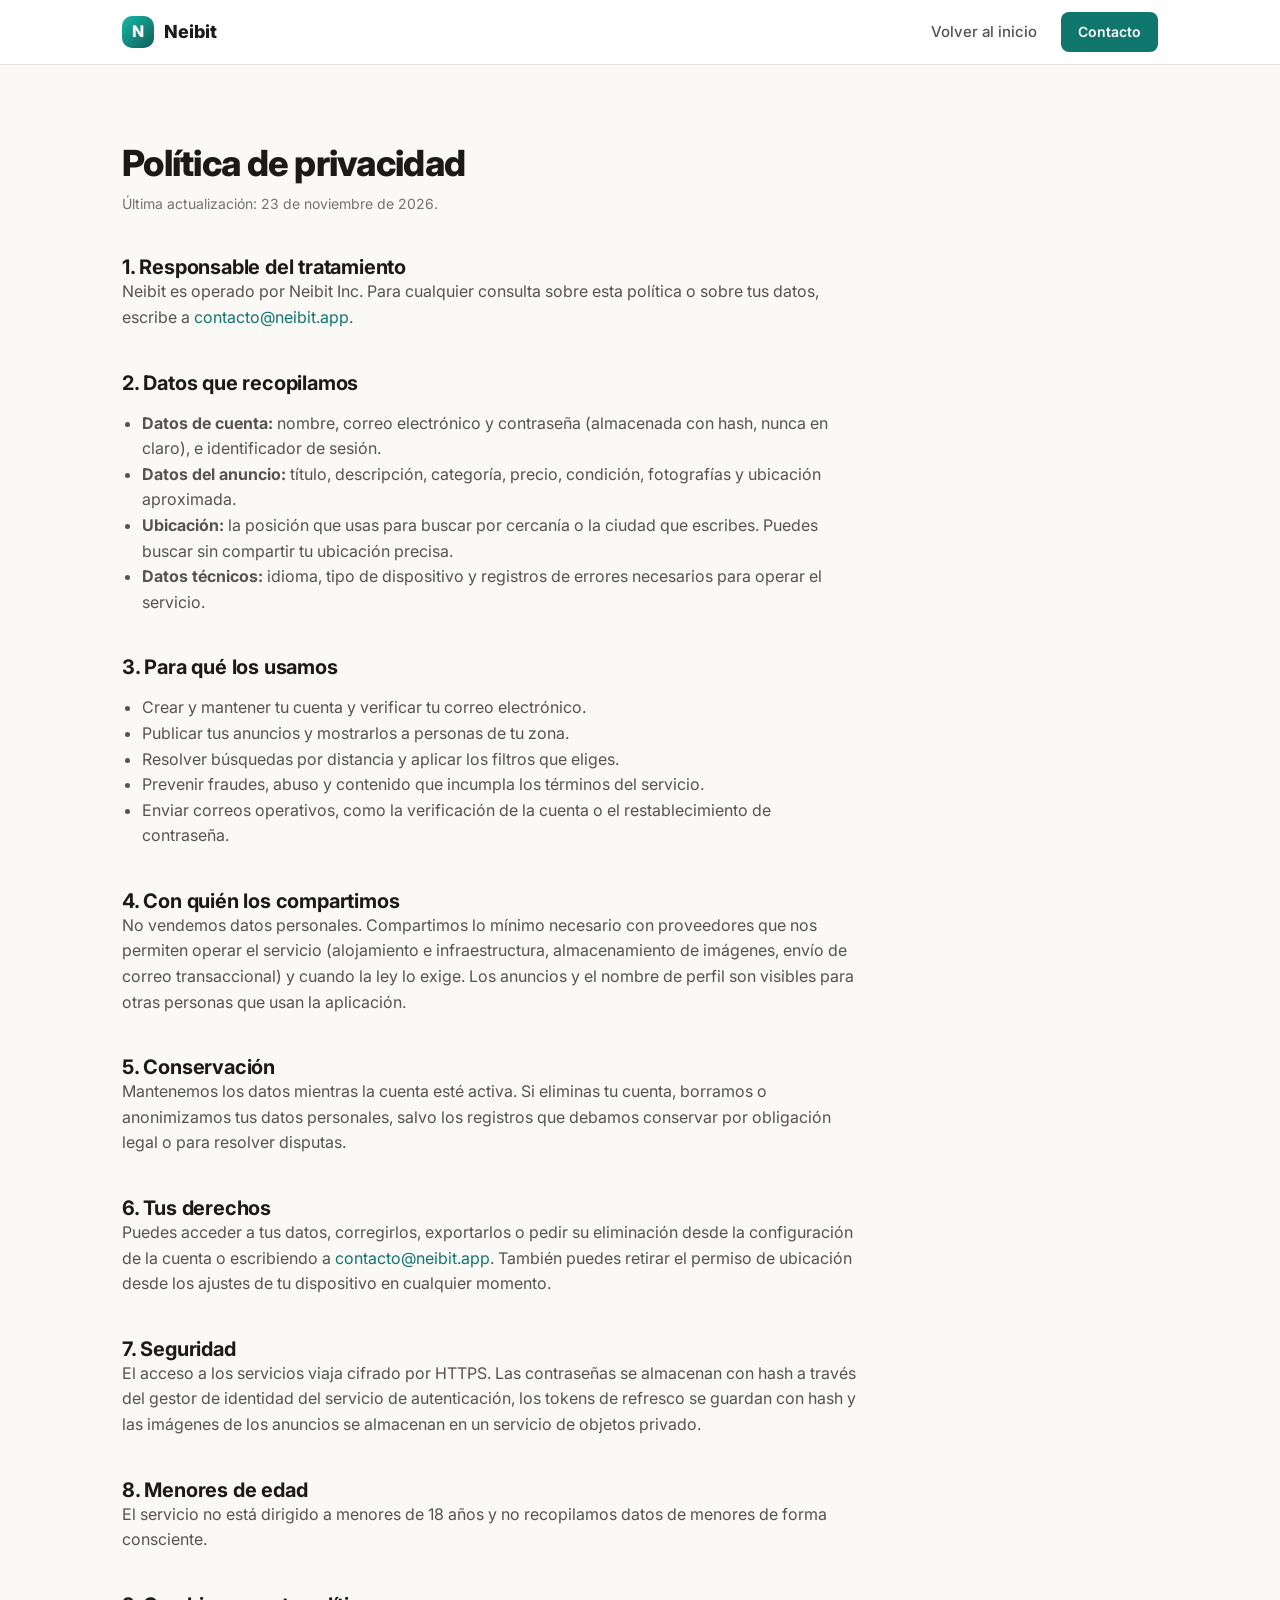
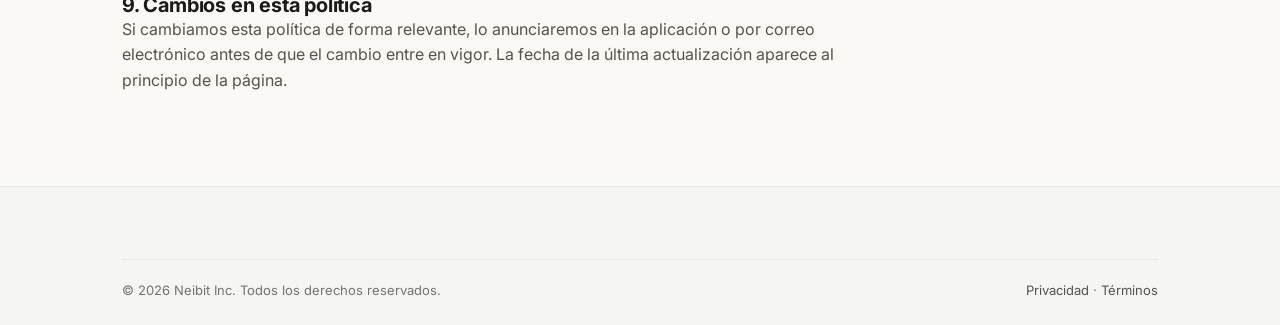
==== privacidad.html @ 2d6168af "Landing page" ====
<!doctype html>
<html lang="es">
<head>
  <meta charset="utf-8">
  <meta name="viewport" content="width=device-width, initial-scale=1">
  <title>Política de privacidad — Neibit</title>
  <meta name="description" content="Cómo Neibit recopila, usa y protege los datos de las personas que usan la aplicación.">
  <link rel="icon" href="assets/favicon.svg" type="image/svg+xml">
  <link rel="preconnect" href="https://fonts.googleapis.com">
  <link rel="preconnect" href="https://fonts.gstatic.com" crossorigin>
  <link href="https://fonts.googleapis.com/css2?family=Inter:wght@400;500;600;700;800&display=swap" rel="stylesheet">
  <link rel="stylesheet" href="assets/palette.css">
  <link rel="stylesheet" href="assets/styles.css">
</head>
<body>
  <a class="skip" href="#contenido">Saltar al contenido</a>

  <header class="site-header">
    <div class="container header-inner">
      <a class="brand" href="index.html">
        <span class="brand-mark" aria-hidden="true">N</span>
        Neibit
      </a>
      <nav class="site-nav" aria-label="Principal">
        <a href="index.html">Volver al inicio</a>
        <a class="btn btn-primary btn-sm" href="mailto:contacto@neibit.app">Contacto</a>
      </nav>
    </div>
  </header>

  <main id="contenido" class="container">
    <article class="legal">
      <h1>Política de privacidad</h1>
      <p class="updated">Última actualización: 23 de noviembre de 2026.</p>

      <!-- BORRADOR: revisa este texto con asesoría legal y ajústalo a la jurisdicción de la empresa. -->

      <h2>1. Responsable del tratamiento</h2>
      <p>
        Neibit es operado por Neibit Inc. Para cualquier consulta sobre esta política o sobre tus
        datos, escribe a <a href="mailto:contacto@neibit.app">contacto@neibit.app</a>.
      </p>

      <h2>2. Datos que recopilamos</h2>
      <ul>
        <li><strong>Datos de cuenta:</strong> nombre, correo electrónico y contraseña (almacenada con hash, nunca en claro), e identificador de sesión.</li>
        <li><strong>Datos del anuncio:</strong> título, descripción, categoría, precio, condición, fotografías y ubicación aproximada.</li>
        <li><strong>Ubicación:</strong> la posición que usas para buscar por cercanía o la ciudad que escribes. Puedes buscar sin compartir tu ubicación precisa.</li>
        <li><strong>Datos técnicos:</strong> idioma, tipo de dispositivo y registros de errores necesarios para operar el servicio.</li>
      </ul>

      <h2>3. Para qué los usamos</h2>
      <ul>
        <li>Crear y mantener tu cuenta y verificar tu correo electrónico.</li>
        <li>Publicar tus anuncios y mostrarlos a personas de tu zona.</li>
        <li>Resolver búsquedas por distancia y aplicar los filtros que eliges.</li>
        <li>Prevenir fraudes, abuso y contenido que incumpla los términos del servicio.</li>
        <li>Enviar correos operativos, como la verificación de la cuenta o el restablecimiento de contraseña.</li>
      </ul>

      <h2>4. Con quién los compartimos</h2>
      <p>
        No vendemos datos personales. Compartimos lo mínimo necesario con proveedores que nos
        permiten operar el servicio (alojamiento e infraestructura, almacenamiento de imágenes,
        envío de correo transaccional) y cuando la ley lo exige. Los anuncios y el nombre de perfil
        son visibles para otras personas que usan la aplicación.
      </p>

      <h2>5. Conservación</h2>
      <p>
        Mantenemos los datos mientras la cuenta esté activa. Si eliminas tu cuenta, borramos o
        anonimizamos tus datos personales, salvo los registros que debamos conservar por obligación
        legal o para resolver disputas.
      </p>

      <h2>6. Tus derechos</h2>
      <p>
        Puedes acceder a tus datos, corregirlos, exportarlos o pedir su eliminación desde la
        configuración de la cuenta o escribiendo a
        <a href="mailto:contacto@neibit.app">contacto@neibit.app</a>. También puedes retirar el
        permiso de ubicación desde los ajustes de tu dispositivo en cualquier momento.
      </p>

      <h2>7. Seguridad</h2>
      <p>
        El acceso a los servicios viaja cifrado por HTTPS. Las contraseñas se almacenan con hash a
        través del gestor de identidad del servicio de autenticación, los tokens de refresco se
        guardan con hash y las imágenes de los anuncios se almacenan en un servicio de objetos
        privado.
      </p>

      <h2>8. Menores de edad</h2>
      <p>
        El servicio no está dirigido a menores de 18 años y no recopilamos datos de menores de forma
        consciente.
      </p>

      <h2>9. Cambios en esta política</h2>
      <p>
        Si cambiamos esta política de forma relevante, lo anunciaremos en la aplicación o por correo
        electrónico antes de que el cambio entre en vigor. La fecha de la última actualización
        aparece al principio de la página.
      </p>
    </article>
  </main>

  <footer class="site-footer">
    <div class="container">
      <div class="footer-bottom">
        <span>&copy; 2026 Neibit Inc. Todos los derechos reservados.</span>
        <span>
          <a href="privacidad.html">Privacidad</a> ·
          <a href="terminos.html">Términos</a>
        </span>
      </div>
    </div>
  </footer>
</body>
</html>
---- assets/palette.css ----
/*
  Paleta de Neibit — única fuente de color de este sitio.
  Ningún otro archivo de este repositorio contiene un valor hexadecimal.

  Espejo de frontend/market-place/market-place-fe-app/src/theme/palette.ts
  del repositorio de la aplicación: el nombre de cada variable es la ruta del
  token en ese archivo, en kebab-case.
    palette.primary.main       -> --color-primary-main
    palette.text.secondary     -> --color-text-secondary
    palette.neutral.stone900   -> --color-neutral-stone-900

  Para cambiar la paleta: edita solo este bloque y recarga. Para mantener el
  sitio y la app en sintonía, copia los valores en ambos sentidos.
*/
:root {
  /* primario */
  --color-primary-main: #0F766E;
  --color-primary-light: #14B8A6;
  --color-primary-dark: #115E59;
  --color-primary-deep: #134E4A;
  --color-primary-contrast: #FFFFFF;

  /* secundario */
  --color-secondary-main: #F97316;
  --color-secondary-light: #FB923C;
  --color-secondary-dark: #EA580C;

  /* fondos */
  --color-bg-default: #FAF9F6;
  --color-bg-paper: #FFFFFF;

  /* texto */
  --color-text-primary: #1C1917;
  --color-text-secondary: #57534E;
  --color-text-muted: #78716C;

  /* estados */
  --color-success-main: #16A34A;
  --color-success-light: #22C55E;
  --color-success-tint: #F0FDF4;
  --color-success-border: #DCFCE7;
  --color-success-border-strong: #86EFAC;

  --color-error-main: #EF4444;
  --color-error-dark: #DC2626;

  --color-warning-main: #EAB308;
  --color-warning-tint: #FEF9C3;
  --color-warning-tint-soft: #FEFCE8;
  --color-warning-border: #FEF08A;
  --color-warning-text: #854D0E;
  --color-warning-dark: #713F12;

  --color-info-tint: #F0FDFA;
  --color-info-tint-soft: #CCFBF1;

  /* acentos */
  --color-accent-purple: #7C3AED;
  --color-accent-purple-tint: #EDE9FE;
  --color-accent-whatsapp: #25D366;

  /* neutrales */
  --color-neutral-white: #FFFFFF;
  --color-neutral-stone-50: #FAF9F6;
  --color-neutral-stone-100: #F5F5F4;
  --color-neutral-stone-200: #E7E5E4;
  --color-neutral-stone-300: #D6D3D1;
  --color-neutral-stone-500: #78716C;
  --color-neutral-stone-600: #57534E;
  --color-neutral-stone-900: #1C1917;
}
---- assets/styles.css ----
/* Estilos del sitio. Todo color sale de assets/palette.css. */

:root {
  --font: "Inter", system-ui, -apple-system, "Segoe UI", Roboto, Helvetica, Arial, sans-serif;
  --container: 1100px;
  --radius-sm: 8px;
  --radius-md: 12px;
  --radius-lg: 16px;
  --radius-pill: 999px;
  --shadow-sm: 0 1px 3px rgba(0, 0, 0, .1), 0 1px 2px rgba(0, 0, 0, .06);
  --shadow-md: 0 4px 6px rgba(0, 0, 0, .1), 0 2px 4px rgba(0, 0, 0, .06);
  --shadow-lg: 0 4px 20px rgba(0, 0, 0, .15);
  --section-y: clamp(3rem, 6vw, 5rem);
}

*,
*::before,
*::after {
  box-sizing: border-box;
}

html {
  scroll-behavior: smooth;
  scroll-padding-top: 80px;
}

body {
  margin: 0;
  font-family: var(--font);
  font-size: 1rem;
  line-height: 1.6;
  background: var(--color-bg-default);
  color: var(--color-text-primary);
  -webkit-font-smoothing: antialiased;
}

h1,
h2,
h3 {
  margin: 0;
  line-height: 1.2;
  letter-spacing: -.01em;
}

h1 {
  font-size: clamp(2rem, 5vw, 3rem);
  font-weight: 800;
  letter-spacing: -.02em;
}

h2 {
  font-size: clamp(1.5rem, 3vw, 2rem);
  font-weight: 700;
}

h3 {
  font-size: 1.0625rem;
  font-weight: 600;
}

p {
  margin: 0 0 1rem;
}

a {
  color: var(--color-primary-main);
  text-decoration: none;
}

a:hover {
  text-decoration: underline;
}

img {
  display: block;
  max-width: 100%;
}

:focus-visible {
  outline: 2px solid var(--color-primary-main);
  outline-offset: 2px;
  border-radius: 4px;
}

.container {
  width: 100%;
  max-width: var(--container);
  margin-inline: auto;
  padding-inline: clamp(1rem, 4vw, 2rem);
}

.skip {
  position: absolute;
  left: -9999px;
}

.skip:focus {
  left: 1rem;
  top: 1rem;
  z-index: 100;
  padding: .5rem 1rem;
  background: var(--color-bg-paper);
  border-radius: var(--radius-sm);
}

/* cabecera */
.site-header {
  position: sticky;
  top: 0;
  z-index: 50;
  background: rgba(255, 255, 255, .92);
  backdrop-filter: blur(8px);
  border-bottom: 1px solid var(--color-neutral-stone-200);
}

.header-inner {
  display: flex;
  align-items: center;
  justify-content: space-between;
  gap: 1rem;
  min-height: 64px;
}

.brand {
  display: inline-flex;
  align-items: center;
  gap: .6rem;
  font-size: 1.125rem;
  font-weight: 800;
  color: var(--color-text-primary);
}

.brand:hover {
  text-decoration: none;
}

.brand-mark {
  display: grid;
  place-items: center;
  width: 32px;
  height: 32px;
  border-radius: 10px;
  background: linear-gradient(135deg, var(--color-primary-light), var(--color-primary-dark));
  color: var(--color-primary-contrast);
  font-size: 1rem;
  font-weight: 800;
}

.site-nav {
  display: flex;
  align-items: center;
  gap: 1.5rem;
  font-size: .9375rem;
  font-weight: 500;
}

.site-nav a:not(.btn) {
  color: var(--color-text-secondary);
}

.site-nav a:not(.btn):hover {
  color: var(--color-primary-main);
  text-decoration: none;
}

/* botones */
.btn {
  display: inline-flex;
  align-items: center;
  justify-content: center;
  gap: .5rem;
  padding: .75rem 1.5rem;
  border: 1px solid transparent;
  border-radius: var(--radius-sm);
  font-family: inherit;
  font-size: 1rem;
  font-weight: 600;
  cursor: pointer;
  transition: background-color .15s, border-color .15s, color .15s;
}

.btn:hover {
  text-decoration: none;
}

.btn-primary {
  background: var(--color-primary-main);
  color: var(--color-primary-contrast);
}

.btn-primary:hover {
  background: var(--color-primary-dark);
}

.btn-secondary {
  background: var(--color-secondary-main);
  color: var(--color-text-primary);
}

.btn-secondary:hover {
  background: var(--color-secondary-dark);
}

.btn-outline {
  background: var(--color-bg-paper);
  border-color: var(--color-neutral-stone-300);
  color: var(--color-text-primary);
}

.btn-outline:hover {
  border-color: var(--color-primary-main);
  color: var(--color-primary-main);
}

.btn-ghost {
  border-color: rgba(255, 255, 255, .45);
  color: var(--color-neutral-white);
}

.btn-ghost:hover {
  background: rgba(255, 255, 255, .12);
  border-color: var(--color-neutral-white);
}

.btn-sm {
  padding: .5rem 1rem;
  font-size: .875rem;
}

/* hero */
.hero {
  position: relative;
  overflow: hidden;
  padding-block: clamp(3rem, 7vw, 5.5rem) clamp(3.5rem, 8vw, 6rem);
  background: linear-gradient(135deg, var(--color-primary-deep) 0%, var(--color-primary-main) 50%, var(--color-primary-dark) 100%);
  color: var(--color-neutral-white);
}

.hero::after {
  content: "";
  position: absolute;
  inset: auto -10% -45% -10%;
  height: 70%;
  background: radial-gradient(closest-side, rgba(20, 184, 166, .35), transparent);
  pointer-events: none;
}

.hero-inner {
  position: relative;
  z-index: 1;
  max-width: 60rem;
}

.hero h1 {
  color: var(--color-neutral-white);
}

.accent {
  color: var(--color-secondary-light);
}

.eyebrow {
  margin: 0 0 .75rem;
  font-size: .8125rem;
  font-weight: 600;
  letter-spacing: .08em;
  text-transform: uppercase;
  color: var(--color-primary-main);
}

.eyebrow-light {
  color: var(--color-secondary-light);
}

.lead {
  max-width: 64ch;
  margin-top: 1rem;
  font-size: clamp(1rem, 2vw, 1.125rem);
  color: rgba(255, 255, 255, .84);
}

.lead a {
  color: var(--color-secondary-light);
}

.hero-actions {
  display: flex;
  flex-wrap: wrap;
  gap: .75rem;
  margin-top: 2rem;
}

.hero-note {
  max-width: 56ch;
  margin: 2rem 0 0;
  padding-top: 1.5rem;
  border-top: 1px solid rgba(255, 255, 255, .18);
  font-size: .875rem;
  color: rgba(255, 255, 255, .66);
}

.pill-row {
  display: flex;
  flex-wrap: wrap;
  gap: .5rem;
  margin: 2rem 0 0;
  padding: 0;
  list-style: none;
}

.pill {
  padding: .25rem .75rem;
  border: 1px solid rgba(255, 255, 255, .4);
  border-radius: var(--radius-pill);
  font-size: .8125rem;
  color: rgba(255, 255, 255, .92);
}

/* franja de datos */
.facts {
  background: var(--color-bg-paper);
  border-bottom: 1px solid var(--color-neutral-stone-200);
}

.facts-grid {
  display: grid;
  grid-template-columns: repeat(auto-fit, minmax(180px, 1fr));
  gap: 1.25rem;
  padding-block: 1.75rem;
}

.fact dt {
  font-size: .75rem;
  font-weight: 600;
  letter-spacing: .06em;
  text-transform: uppercase;
  color: var(--color-text-muted);
}

.fact dd {
  margin: .25rem 0 0;
  font-size: 1.0625rem;
  font-weight: 700;
  color: var(--color-primary-main);
}

/* secciones */
.section {
  padding-block: var(--section-y);
}

.section-alt {
  background: var(--color-bg-paper);
  border-block: 1px solid var(--color-neutral-stone-200);
}

.section-head {
  max-width: 68ch;
  margin-bottom: 2.5rem;
}

.section-head p {
  margin-top: .75rem;
  font-size: 1.0625rem;
  color: var(--color-text-secondary);
}

.grid {
  display: grid;
  gap: 1.25rem;
}

.grid-2 {
  grid-template-columns: repeat(auto-fit, minmax(280px, 1fr));
}

.grid-3 {
  grid-template-columns: repeat(auto-fit, minmax(240px, 1fr));
}

.card {
  padding: 1.5rem;
  background: var(--color-bg-paper);
  border: 1px solid var(--color-neutral-stone-200);
  border-radius: var(--radius-lg);
  box-shadow: var(--shadow-sm);
}

.card:hover {
  box-shadow: var(--shadow-md);
}

.card h3 {
  margin-bottom: .5rem;
}

.card p {
  margin: 0;
  font-size: .9375rem;
  color: var(--color-text-secondary);
}

.card-problem {
  background: var(--color-neutral-stone-100);
}

.card-solution {
  background: var(--color-info-tint);
  border-color: var(--color-info-tint-soft);
}

.card-label {
  display: inline-block;
  margin-bottom: .75rem;
  padding: .125rem .625rem;
  border-radius: var(--radius-pill);
  font-size: .75rem;
  font-weight: 700;
  letter-spacing: .04em;
  text-transform: uppercase;
}

.card-problem .card-label {
  background: var(--color-neutral-stone-200);
  color: var(--color-text-secondary);
}

.card-solution .card-label {
  background: var(--color-primary-main);
  color: var(--color-primary-contrast);
}

/* pasos */
.steps {
  display: grid;
  grid-template-columns: repeat(auto-fit, minmax(240px, 1fr));
  gap: 1.25rem;
  margin: 0;
  padding: 0;
  list-style: none;
  counter-reset: step;
}

.steps li {
  padding: 1.5rem;
  background: var(--color-bg-paper);
  border: 1px solid var(--color-neutral-stone-200);
  border-radius: var(--radius-lg);
  counter-increment: step;
}

.steps li::before {
  content: counter(step);
  display: grid;
  place-items: center;
  width: 32px;
  height: 32px;
  margin-bottom: .75rem;
  border-radius: var(--radius-pill);
  background: var(--color-info-tint);
  color: var(--color-primary-dark);
  font-weight: 700;
}

.steps p {
  margin: 0;
  font-size: .9375rem;
  color: var(--color-text-secondary);
}

/* listas con check */
.checks {
  display: grid;
  grid-template-columns: repeat(auto-fit, minmax(260px, 1fr));
  gap: .75rem 2rem;
  margin: 0;
  padding: 0;
  list-style: none;
}

.checks li {
  position: relative;
  padding-left: 1.75rem;
  font-size: .9375rem;
}

.checks li::before {
  content: "\2713";
  position: absolute;
  left: 0;
  font-weight: 700;
  color: var(--color-success-main);
}

/* capturas */
.shots {
  display: grid;
  grid-template-columns: repeat(auto-fit, minmax(220px, 1fr));
  gap: 1.5rem;
  align-items: start;
}

.shots figure {
  margin: 0;
}

.shots figure:not(:has(img)) {
  min-height: 240px;
  border: 1px dashed var(--color-neutral-stone-300);
  border-radius: var(--radius-lg);
  background: var(--color-neutral-stone-100);
}

.shots img {
  width: 100%;
  aspect-ratio: 9 / 16;
  object-fit: cover;
  border: 1px solid var(--color-neutral-stone-200);
  border-radius: var(--radius-lg);
  background: var(--color-neutral-stone-100);
}

.shots img.is-wide {
  aspect-ratio: 16 / 10;
}

.shots figcaption {
  margin-top: .5rem;
  font-size: .8125rem;
  color: var(--color-text-muted);
  text-align: center;
}

/* contacto */
.contact {
  display: grid;
  grid-template-columns: repeat(auto-fit, minmax(200px, 1fr));
  gap: 1.25rem;
  margin: 0;
}

.contact dt {
  font-size: .75rem;
  font-weight: 600;
  letter-spacing: .06em;
  text-transform: uppercase;
  color: var(--color-text-muted);
}

.contact dd {
  margin: .25rem 0 0;
  font-weight: 600;
}

/* pie */
.site-footer {
  padding-block: 2.5rem 1.5rem;
  background: var(--color-neutral-stone-100);
  border-top: 1px solid var(--color-neutral-stone-200);
  font-size: .9375rem;
}

.footer-grid {
  display: grid;
  grid-template-columns: repeat(auto-fit, minmax(200px, 1fr));
  gap: 2rem;
}

.site-footer h3 {
  font-size: .8125rem;
  font-weight: 700;
  letter-spacing: .06em;
  text-transform: uppercase;
}

.site-footer p {
  margin: .75rem 0 0;
  color: var(--color-text-secondary);
  font-size: .9375rem;
}

.site-footer ul {
  display: grid;
  gap: .5rem;
  margin: .75rem 0 0;
  padding: 0;
  list-style: none;
}

.site-footer a {
  color: var(--color-text-secondary);
}

.site-footer a:hover {
  color: var(--color-primary-main);
}

.footer-bottom {
  display: flex;
  flex-wrap: wrap;
  justify-content: space-between;
  gap: .5rem 1.5rem;
  margin-top: 2rem;
  padding-top: 1.25rem;
  border-top: 1px solid var(--color-neutral-stone-200);
  font-size: .8125rem;
  color: var(--color-text-muted);
}

/* páginas legales */
.legal {
  max-width: 46rem;
  padding-block: var(--section-y);
}

.legal h1 {
  margin-bottom: .5rem;
  font-size: clamp(1.75rem, 4vw, 2.25rem);
}

.legal h2 {
  margin-top: 2.5rem;
  font-size: 1.25rem;
}

.legal p,
.legal li {
  color: var(--color-text-secondary);
}

.legal ul {
  padding-left: 1.25rem;
}

.legal .updated {
  font-size: .875rem;
  color: var(--color-text-muted);
}

@media (max-width: 700px) {
  .site-nav {
    gap: 1rem;
    font-size: .875rem;
  }

  .site-nav .nav-optional,
  .site-nav a:not(.btn) {
    display: none;
  }

  .btn {
    padding: .625rem 1.125rem;
    font-size: .9375rem;
  }
}
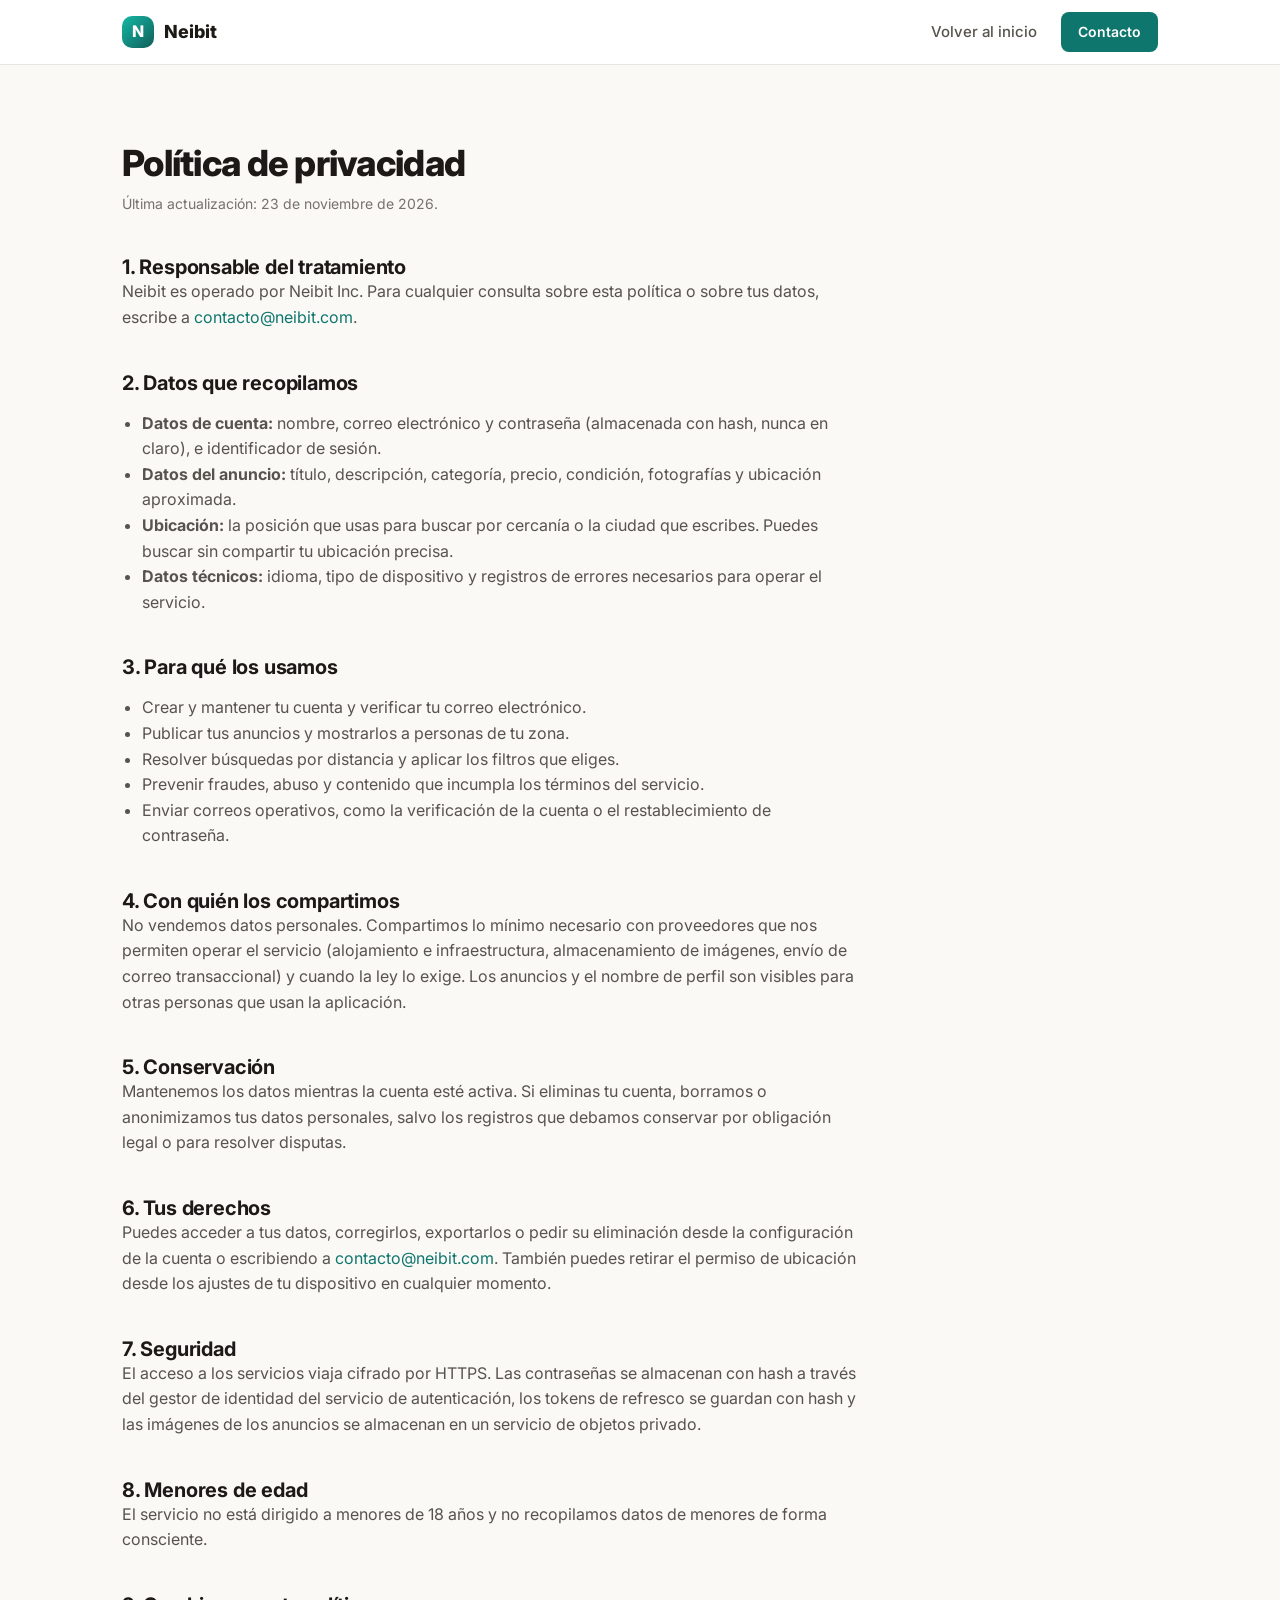
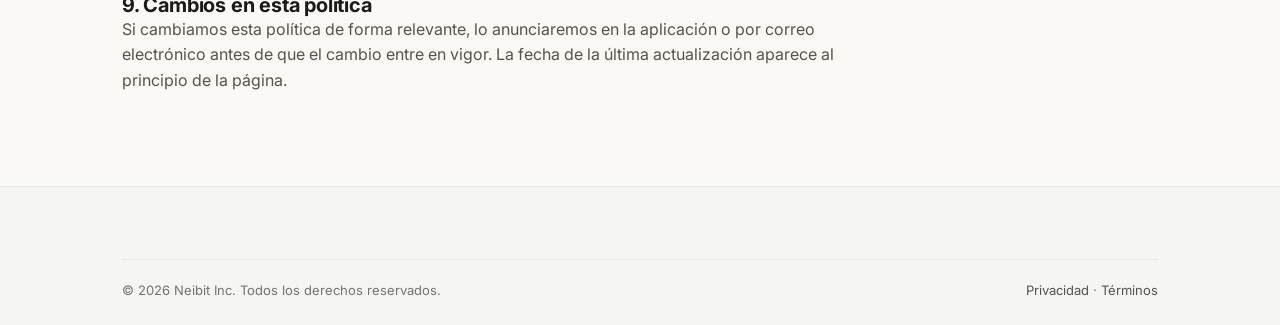
==== commit e90de141: "Screenshots" ====
--- a/privacidad.html
+++ b/privacidad.html
@@ -23,7 +23,7 @@
       </a>
       <nav class="site-nav" aria-label="Principal">
         <a href="index.html">Volver al inicio</a>
-        <a class="btn btn-primary btn-sm" href="mailto:contacto@neibit.app">Contacto</a>
+        <a class="btn btn-primary btn-sm" href="mailto:contacto@neibit.com">Contacto</a>
       </nav>
     </div>
   </header>
@@ -38,7 +38,7 @@
       <h2>1. Responsable del tratamiento</h2>
       <p>
         Neibit es operado por Neibit Inc. Para cualquier consulta sobre esta política o sobre tus
-        datos, escribe a <a href="mailto:contacto@neibit.app">contacto@neibit.app</a>.
+        datos, escribe a <a href="mailto:contacto@neibit.com">contacto@neibit.com</a>.
       </p>
 
       <h2>2. Datos que recopilamos</h2>
@@ -77,7 +77,7 @@
       <p>
         Puedes acceder a tus datos, corregirlos, exportarlos o pedir su eliminación desde la
         configuración de la cuenta o escribiendo a
-        <a href="mailto:contacto@neibit.app">contacto@neibit.app</a>. También puedes retirar el
+        <a href="mailto:contacto@neibit.com">contacto@neibit.com</a>. También puedes retirar el
         permiso de ubicación desde los ajustes de tu dispositivo en cualquier momento.
       </p>
 
--- a/assets/styles.css
+++ b/assets/styles.css
@@ -409,6 +409,14 @@
   border-color: var(--color-info-tint-soft);
 }
 
+.mvp-card {
+  margin-bottom: 2.5rem;
+}
+
+.mvp-card p + p {
+  margin-top: .75rem;
+}
+
 .card-label {
   display: inline-block;
   margin-bottom: .75rem;
@@ -495,13 +503,17 @@
 /* capturas */
 .shots {
   display: grid;
-  grid-template-columns: repeat(auto-fit, minmax(220px, 1fr));
+  grid-template-columns: 1fr 1fr;
   gap: 1.5rem;
   align-items: start;
 }
 
 .shots figure {
   margin: 0;
+}
+
+.shots figure:first-child {
+  grid-column: 1 / -1;
 }
 
 .shots figure:not(:has(img)) {
@@ -513,15 +525,9 @@
 
 .shots img {
   width: 100%;
-  aspect-ratio: 9 / 16;
-  object-fit: cover;
   border: 1px solid var(--color-neutral-stone-200);
   border-radius: var(--radius-lg);
   background: var(--color-neutral-stone-100);
-}
-
-.shots img.is-wide {
-  aspect-ratio: 16 / 10;
 }
 
 .shots figcaption {
@@ -638,6 +644,10 @@
 }
 
 @media (max-width: 700px) {
+  .shots {
+    grid-template-columns: 1fr;
+  }
+
   .site-nav {
     gap: 1rem;
     font-size: .875rem;
